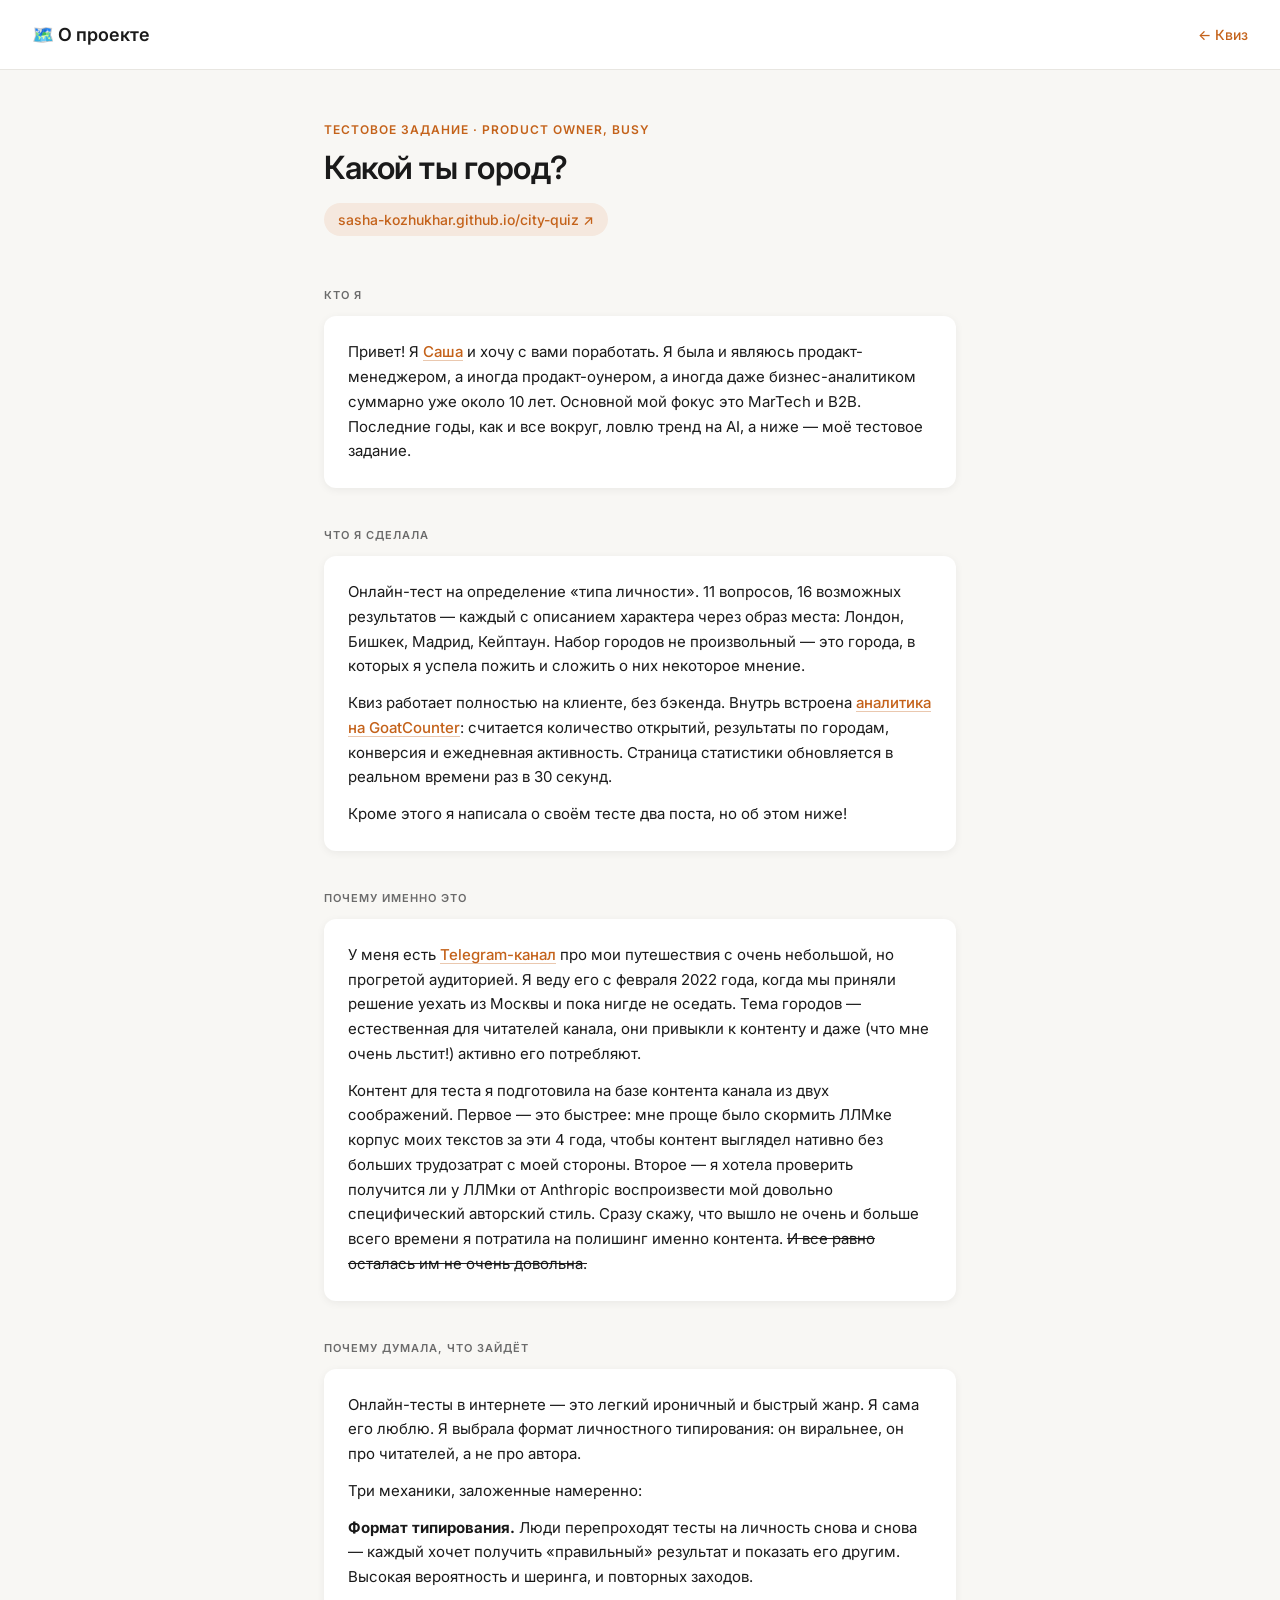
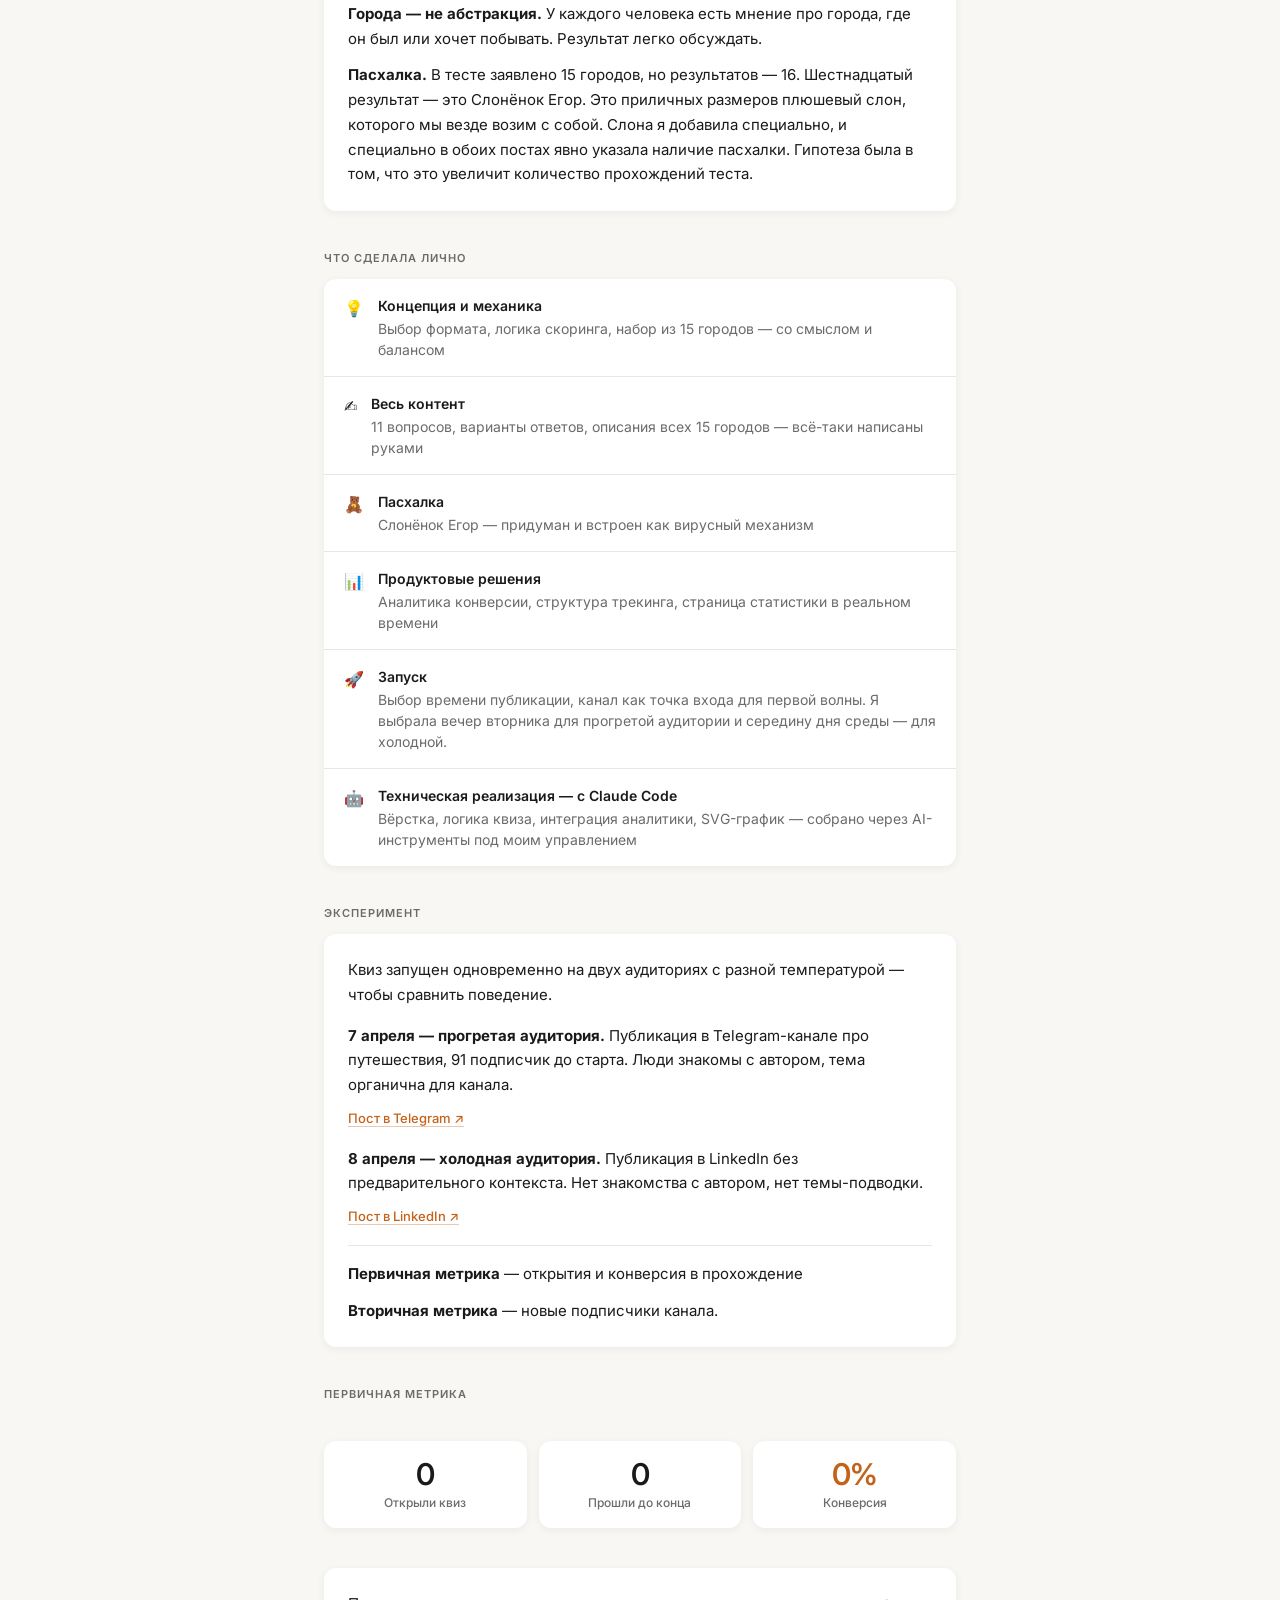
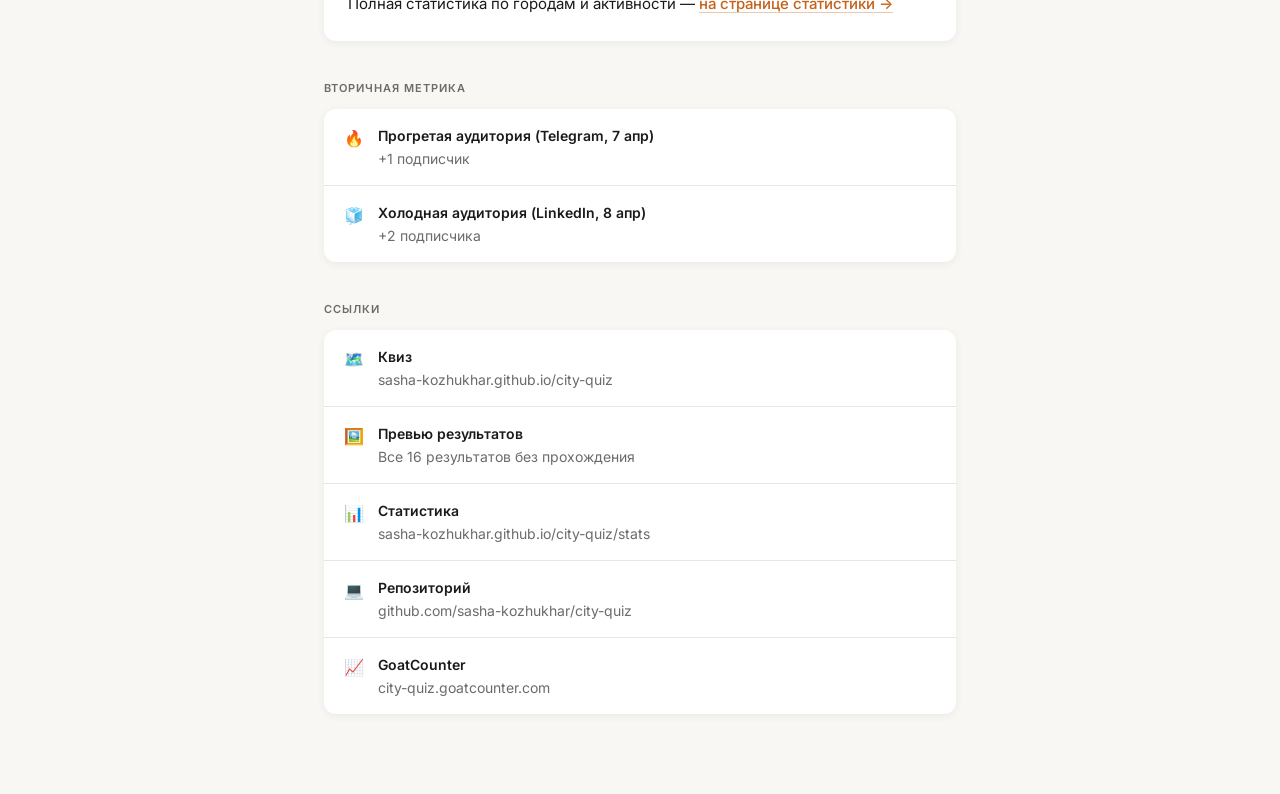
==== about.html @ 5f5b2b85 "about: style links — accent underline for body, hover color for list titles Co-Authored-By: Claude S" ====
<!DOCTYPE html>
<html lang="ru">
<head>
  <meta charset="UTF-8">
  <meta name="viewport" content="width=device-width, initial-scale=1.0">
  <title>О проекте — Какой ты город?</title>
  <link rel="preconnect" href="https://fonts.googleapis.com">
  <link rel="preconnect" href="https://fonts.gstatic.com" crossorigin>
  <link href="https://fonts.googleapis.com/css2?family=Inter:wght@400;500;600&display=swap" rel="stylesheet">
  <style>
    *, *::before, *::after { box-sizing: border-box; margin: 0; padding: 0; }

    :root {
      --bg: #f8f7f4;
      --card: #fff;
      --accent: #c4621a;
      --accent-light: #f5e8de;
      --border: #e8e6e1;
      --text: #1a1a1a;
      --muted: #6b6b6b;
      --radius: 12px;
    }

    body {
      font-family: 'Inter', system-ui, sans-serif;
      background: var(--bg);
      color: var(--text);
      min-height: 100vh;
      padding: 0 0 80px;
    }

    header {
      padding: 24px 32px;
      display: flex;
      align-items: center;
      justify-content: space-between;
      border-bottom: 1px solid var(--border);
      background: var(--card);
      position: sticky;
      top: 0;
      z-index: 10;
    }

    header h1 { font-size: 18px; font-weight: 600; }

    header a {
      font-size: 14px;
      color: var(--accent);
      text-decoration: none;
      font-weight: 500;
    }
    header a:hover { text-decoration: underline; }

    main {
      max-width: 680px;
      margin: 0 auto;
      padding: 52px 24px 0;
    }

    .hero {
      margin-bottom: 52px;
    }

    .hero-label {
      font-size: 12px;
      font-weight: 600;
      text-transform: uppercase;
      letter-spacing: 1px;
      color: var(--accent);
      margin-bottom: 12px;
    }

    .hero h2 {
      font-size: 32px;
      font-weight: 600;
      line-height: 1.2;
      letter-spacing: -0.5px;
      margin-bottom: 16px;
    }

    .hero-link {
      display: inline-flex;
      align-items: center;
      gap: 6px;
      font-size: 14px;
      color: var(--accent);
      text-decoration: none;
      font-weight: 500;
      background: var(--accent-light);
      padding: 8px 14px;
      border-radius: 20px;
      transition: opacity 0.15s;
    }
    .hero-link:hover { opacity: 0.8; }

    .section {
      margin-bottom: 40px;
    }

    .section-label {
      font-size: 11px;
      font-weight: 600;
      text-transform: uppercase;
      letter-spacing: 1px;
      color: var(--muted);
      margin-bottom: 14px;
    }

    .card {
      background: var(--card);
      border-radius: var(--radius);
      padding: 24px;
      box-shadow: 0 2px 8px rgba(0,0,0,0.06);
    }

    .card p {
      font-size: 15px;
      line-height: 1.65;
      color: var(--text);
    }

    .card p + p {
      margin-top: 12px;
    }

    .stats-row {
      display: grid;
      grid-template-columns: repeat(3, 1fr);
      gap: 12px;
      margin-bottom: 40px;
    }

    .stat-card {
      background: var(--card);
      border-radius: var(--radius);
      padding: 18px 16px;
      box-shadow: 0 2px 8px rgba(0,0,0,0.06);
      text-align: center;
    }

    .stat-value {
      font-size: 30px;
      font-weight: 600;
      letter-spacing: -1px;
      line-height: 1;
      margin-bottom: 6px;
    }

    .stat-value.accent { color: var(--accent); }

    .stat-label {
      font-size: 12px;
      color: var(--muted);
      font-weight: 500;
    }

    .done-list {
      background: var(--card);
      border-radius: var(--radius);
      box-shadow: 0 2px 8px rgba(0,0,0,0.06);
      overflow: hidden;
    }

    .done-item {
      display: flex;
      align-items: flex-start;
      gap: 14px;
      padding: 16px 20px;
      border-bottom: 1px solid var(--border);
      font-size: 14px;
      line-height: 1.5;
    }

    .done-item:last-child { border-bottom: none; }

    .done-icon {
      font-size: 16px;
      flex-shrink: 0;
      margin-top: 1px;
    }

    .done-text strong {
      display: block;
      font-weight: 600;
      margin-bottom: 2px;
    }

    .done-text span {
      color: var(--muted);
    }

    .tag {
      display: inline-block;
      font-size: 12px;
      font-weight: 500;
      padding: 3px 10px;
      border-radius: 12px;
      background: var(--accent-light);
      color: var(--accent);
      margin-top: 6px;
    }

    /* ── Links ── */

    /* Inline text links inside cards */
    .card a {
      color: var(--accent);
      font-weight: 500;
      text-decoration: underline;
      text-decoration-thickness: 1px;
      text-underline-offset: 3px;
      text-decoration-color: rgba(196, 98, 26, 0.35);
      transition: text-decoration-color 0.15s;
    }
    .card a:hover {
      text-decoration-color: var(--accent);
    }

    /* Title links in the links list */
    .done-text strong a {
      color: var(--text);
      text-decoration: none;
      transition: color 0.15s;
    }
    .done-text strong a:hover {
      color: var(--accent);
    }

    @media (max-width: 600px) {
      header { padding: 16px; }
      main { padding: 32px 16px 0; }
      .hero h2 { font-size: 24px; }
      .stats-row { grid-template-columns: 1fr 1fr; }
      .stats-row .stat-card:last-child { grid-column: span 2; }
    }
  </style>
</head>
<body>

<header>
  <h1>🗺️ О проекте</h1>
  <a href="index.html">← Квиз</a>
</header>

<main>

  <div class="hero">
    <div class="hero-label">Тестовое задание · Product Owner, BUSY</div>
    <h2>Какой ты город?</h2>
    <a class="hero-link" href="index.html" target="_blank">
      sasha-kozhukhar.github.io/city-quiz ↗
    </a>
  </div>

  <!-- 0. Кто я -->
  <div class="section">
    <div class="section-label">Кто я</div>
    <div class="card">
      <p>Привет! Я <a href="https://www.linkedin.com/in/alexandra-kozhukhar/">Саша</a> и хочу с вами поработать. Я была и являюсь продакт-менеджером, а иногда продакт-оунером, а иногда даже бизнес-аналитиком суммарно уже около 10 лет. Основной мой фокус это MarTech и B2B. Последние годы, как и все вокруг, ловлю тренд на AI, а ниже — моё тестовое задание.</p>
    </div>
  </div>

  <!-- 1. Что я сделала -->
  <div class="section">
    <div class="section-label">Что я сделала</div>
    <div class="card">
      <p>Онлайн-тест на определение «типа личности». 11 вопросов, 16 возможных результатов — каждый с описанием характера через образ места: Лондон, Бишкек, Мадрид, Кейптаун. Набор городов не произвольный — это города, в которых я успела пожить и сложить о них некоторое мнение.</p>
      <p>Квиз работает полностью на клиенте, без бэкенда. Внутрь встроена <a href="https://city-quiz.goatcounter.com/">аналитика на GoatCounter</a>: считается количество открытий, результаты по городам, конверсия и ежедневная активность. Страница статистики обновляется в реальном времени раз в 30 секунд.</p>
      <p>Кроме этого я написала о своём тесте два поста, но об этом ниже!</p>
    </div>
  </div>

  <!-- 2. Почему это -->
  <div class="section">
    <div class="section-label">Почему именно это</div>
    <div class="card">
      <p>У меня есть <a href="https://t.me/gdeetomy">Telegram-канал</a> про мои путешествия с очень небольшой, но прогретой аудиторией. Я веду его с февраля 2022 года, когда мы приняли решение уехать из Москвы и пока нигде не оседать. Тема городов — естественная для читателей канала, они привыкли к контенту и даже (что мне очень льстит!) активно его потребляют.</p><p>Контент для теста я подготовила на базе контента канала из двух соображений. Первое — это быстрее: мне проще было скормить ЛЛМке корпус моих текстов за эти 4 года, чтобы контент выглядел нативно без больших трудозатрат с моей стороны. Второе — я хотела проверить получится ли у ЛЛМки от Anthropic воспроизвести мой довольно специфический авторский стиль. Сразу скажу, что вышло не очень и больше всего времени я потратила на полишинг именно контента. <s>И все равно осталась им не очень довольна.</s></p>


     
    </div>
  </div>

  <!-- 3. Почему думала, что зайдёт -->
  <div class="section">
    <div class="section-label">Почему думала, что зайдёт</div>
    <div class="card">
 <p>Онлайн-тесты в интернете — это легкий ироничный и быстрый жанр. Я сама его люблю. Я выбрала формат личностного типирования: он виральнее, он про читателей, а не про автора.</p>
      <p>Три механики, заложенные намеренно:</p>
      <p><strong>Формат типирования.</strong> Люди перепроходят тесты на личность снова и снова — каждый хочет получить «правильный» результат и показать его другим. Высокая вероятность и шеринга, и повторных заходов.</p>
      <p><strong>Города — не абстракция.</strong> У каждого человека есть мнение про города, где он был или хочет побывать. Результат легко обсуждать.</p>
      <p><strong>Пасхалка.</strong> В тесте заявлено 15 городов, но результатов — 16. Шестнадцатый результат — это Слонёнок Егор. Это приличных размеров плюшевый слон, которого мы везде возим с собой. Слона я добавила специально, и специально в обоих постах явно указала наличие пасхалки. Гипотеза была в том, что это увеличит количество прохождений теста.</p>
    </div>
  </div>

  <!-- 4. Что сделала лично -->
  <div class="section">
    <div class="section-label">Что сделала лично</div>
    <div class="done-list">
      <div class="done-item">
        <div class="done-icon">💡</div>
        <div class="done-text">
          <strong>Концепция и механика</strong>
          <span>Выбор формата, логика скоринга, набор из 15 городов — со смыслом и балансом</span>
        </div>
      </div>
      <div class="done-item">
        <div class="done-icon">✍️</div>
        <div class="done-text">
          <strong>Весь контент</strong>
          <span>11 вопросов, варианты ответов, описания всех 15 городов — всё-таки написаны руками</span>
        </div>
      </div>
      <div class="done-item">
        <div class="done-icon">🧸</div>
        <div class="done-text">
          <strong>Пасхалка</strong>
          <span>Слонёнок Егор — придуман и встроен как вирусный механизм</span>
        </div>
      </div>
      <div class="done-item">
        <div class="done-icon">📊</div>
        <div class="done-text">
          <strong>Продуктовые решения</strong>
          <span>Аналитика конверсии, структура трекинга, страница статистики в реальном времени</span>
        </div>
      </div>
      <div class="done-item">
        <div class="done-icon">🚀</div>
        <div class="done-text">
          <strong>Запуск</strong>
          <span>Выбор времени публикации, канал как точка входа для первой волны. Я выбрала вечер вторника для прогретой аудитории и середину дня среды — для холодной.</span>
        </div>
      </div>
      <div class="done-item">
        <div class="done-icon">🤖</div>
        <div class="done-text">
          <strong>Техническая реализация — с Claude Code</strong>
          <span>Вёрстка, логика квиза, интеграция аналитики, SVG-график — собрано через AI-инструменты под моим управлением</span>

        </div>
      </div>
    </div>
  </div>

  <!-- 5. Эксперимент -->
  <div class="section">
    <div class="section-label">Эксперимент</div>
    <div class="card">
      <p>Квиз запущен одновременно на двух аудиториях с разной температурой — чтобы сравнить поведение.</p>
      <p style="margin-top:16px"><strong>7 апреля — прогретая аудитория.</strong> Публикация в Telegram-канале про путешествия, 91 подписчик до старта. Люди знакомы с автором, тема органична для канала.</p>
      <p style="margin-top:8px">
        <a href="https://t.me/gdeetomy/4854" target="_blank" style="font-size:13px">Пост в Telegram ↗</a>
      </p>
      <p style="margin-top:16px"><strong>8 апреля — холодная аудитория.</strong> Публикация в LinkedIn без предварительного контекста. Нет знакомства с автором, нет темы-подводки.</p>
      <p style="margin-top:8px">
        <a href="https://www.linkedin.com/posts/alexandra-kozhukhar_%D0%B3%D0%B4%D0%B5-%D1%8D%D1%82%D0%BE-%D0%BC%D1%8B-%D1%8E%D0%B0%D1%80-activity-7447603938905788416-Wsxs" target="_blank" style="font-size:13px">Пост в LinkedIn ↗</a>
      </p>
      <p style="margin-top:16px;padding-top:16px;border-top:1px solid var(--border)"><strong>Первичная метрика</strong> — открытия и конверсия в прохождение</p><p><strong>Вторичная метрика</strong> — новые подписчики канала.</p>
    </div>
  </div>

  <!-- 6. Аналитика -->
  <div class="section">
    <div class="section-label">Первичная метрика</div>
  </div>

  <div class="stats-row">
    <div class="stat-card">
      <div class="stat-value" id="val-opened">—</div>
      <div class="stat-label">Открыли квиз</div>
    </div>
    <div class="stat-card">
      <div class="stat-value" id="val-completions">—</div>
      <div class="stat-label">Прошли до конца</div>
    </div>
    <div class="stat-card">
      <div class="stat-value accent" id="val-rate">—</div>
      <div class="stat-label">Конверсия</div>
    </div>
  </div>

  <div class="section">
    <div class="card">
      <p id="conversion-text">Полная статистика по городам и активности — <a href="stats.html">на странице статистики →</a></p>
    </div>
  </div>

  <!-- 7. Вторичная метрика -->
  <div class="section">
    <div class="section-label">Вторичная метрика</div>
    <div class="done-list">
      <div class="done-item">
        <div class="done-icon">🔥</div>
        <div class="done-text">
          <strong>Прогретая аудитория (Telegram, 7 апр)</strong>
          <span>+1 подписчик</span>
        </div>
      </div>
      <div class="done-item">
        <div class="done-icon">🧊</div>
        <div class="done-text">
          <strong>Холодная аудитория (LinkedIn, 8 апр)</strong>
          <span>+2 подписчика</span>
        </div>
      </div>
    </div>
  </div>

  <!-- 8. Ссылки -->
  <div class="section" style="margin-bottom:0">
    <div class="section-label">Ссылки</div>
    <div class="done-list">
      <div class="done-item">
        <div class="done-icon">🗺️</div>
        <div class="done-text">
          <strong><a href="https://sasha-kozhukhar.github.io/city-quiz/" target="_blank">Квиз</a></strong>
          <span>sasha-kozhukhar.github.io/city-quiz</span>
        </div>
      </div>
      <div class="done-item">
        <div class="done-icon">🖼️</div>
        <div class="done-text">
          <strong><a href="https://sasha-kozhukhar.github.io/city-quiz/preview.html" target="_blank">Превью результатов</a></strong>
          <span>Все 16 результатов без прохождения</span>
        </div>
      </div>
      <div class="done-item">
        <div class="done-icon">📊</div>
        <div class="done-text">
          <strong><a href="https://sasha-kozhukhar.github.io/city-quiz/stats.html" target="_blank">Статистика</a></strong>
          <span>sasha-kozhukhar.github.io/city-quiz/stats</span>
        </div>
      </div>
      <div class="done-item">
        <div class="done-icon">💻</div>
        <div class="done-text">
          <strong><a href="https://github.com/sasha-kozhukhar/city-quiz" target="_blank">Репозиторий</a></strong>
          <span>github.com/sasha-kozhukhar/city-quiz</span>
        </div>
      </div>
      <div class="done-item">
        <div class="done-icon">📈</div>
        <div class="done-text">
          <strong><a href="https://city-quiz.goatcounter.com/" target="_blank">GoatCounter</a></strong>
          <span>city-quiz.goatcounter.com</span>
        </div>
      </div>
    </div>
  </div>

</main>

<script>
const GC = 'https://city-quiz.goatcounter.com';

const CITY_KEYS = ['ВЕЛ','СТА','ТБЛ','БАТ','ЕРВ','МСК','БДВ','БЛГ','БШК','МДР','АГД','БРЛ','ЛДН','КПТ','ВНА','ЕГР'];

async function fetchCounter(path) {
  const encoded = path.startsWith('/')
    ? encodeURIComponent(path)
    : path.split('/').map(encodeURIComponent).join('/');
  try {
    const res = await fetch(`${GC}/counter/${encoded}.json`);
    if (!res.ok) return 0;
    const data = await res.json();
    return parseInt(data.count, 10) || 0;
  } catch { return 0; }
}

async function loadStats() {
  const paths = ['/city-quiz', ...CITY_KEYS.map(k => `result/${k}`)];
  const counts = await Promise.all(paths.map(fetchCounter));

  const opened      = counts[0];
  const completions = counts.slice(1).reduce((a, b) => a + b, 0);
  const base        = Math.max(opened, completions, 1);
  const rate        = Math.round((completions / base) * 100);

  document.getElementById('val-opened').textContent      = opened;
  document.getElementById('val-completions').textContent = completions;
  document.getElementById('val-rate').textContent        = rate + '%';

  if (completions > 0) {
    document.getElementById('conversion-text').innerHTML =
      `${rate}% конверсия открытие → завершение: квиз не бросали на полпути. Формат работает — люди хотят узнать результат.` +
      ` <a href="stats.html" style="color:var(--accent);text-decoration:none;font-weight:500">Полная статистика →</a>`;
  }
}

loadStats();
</script>

</body>
</html>
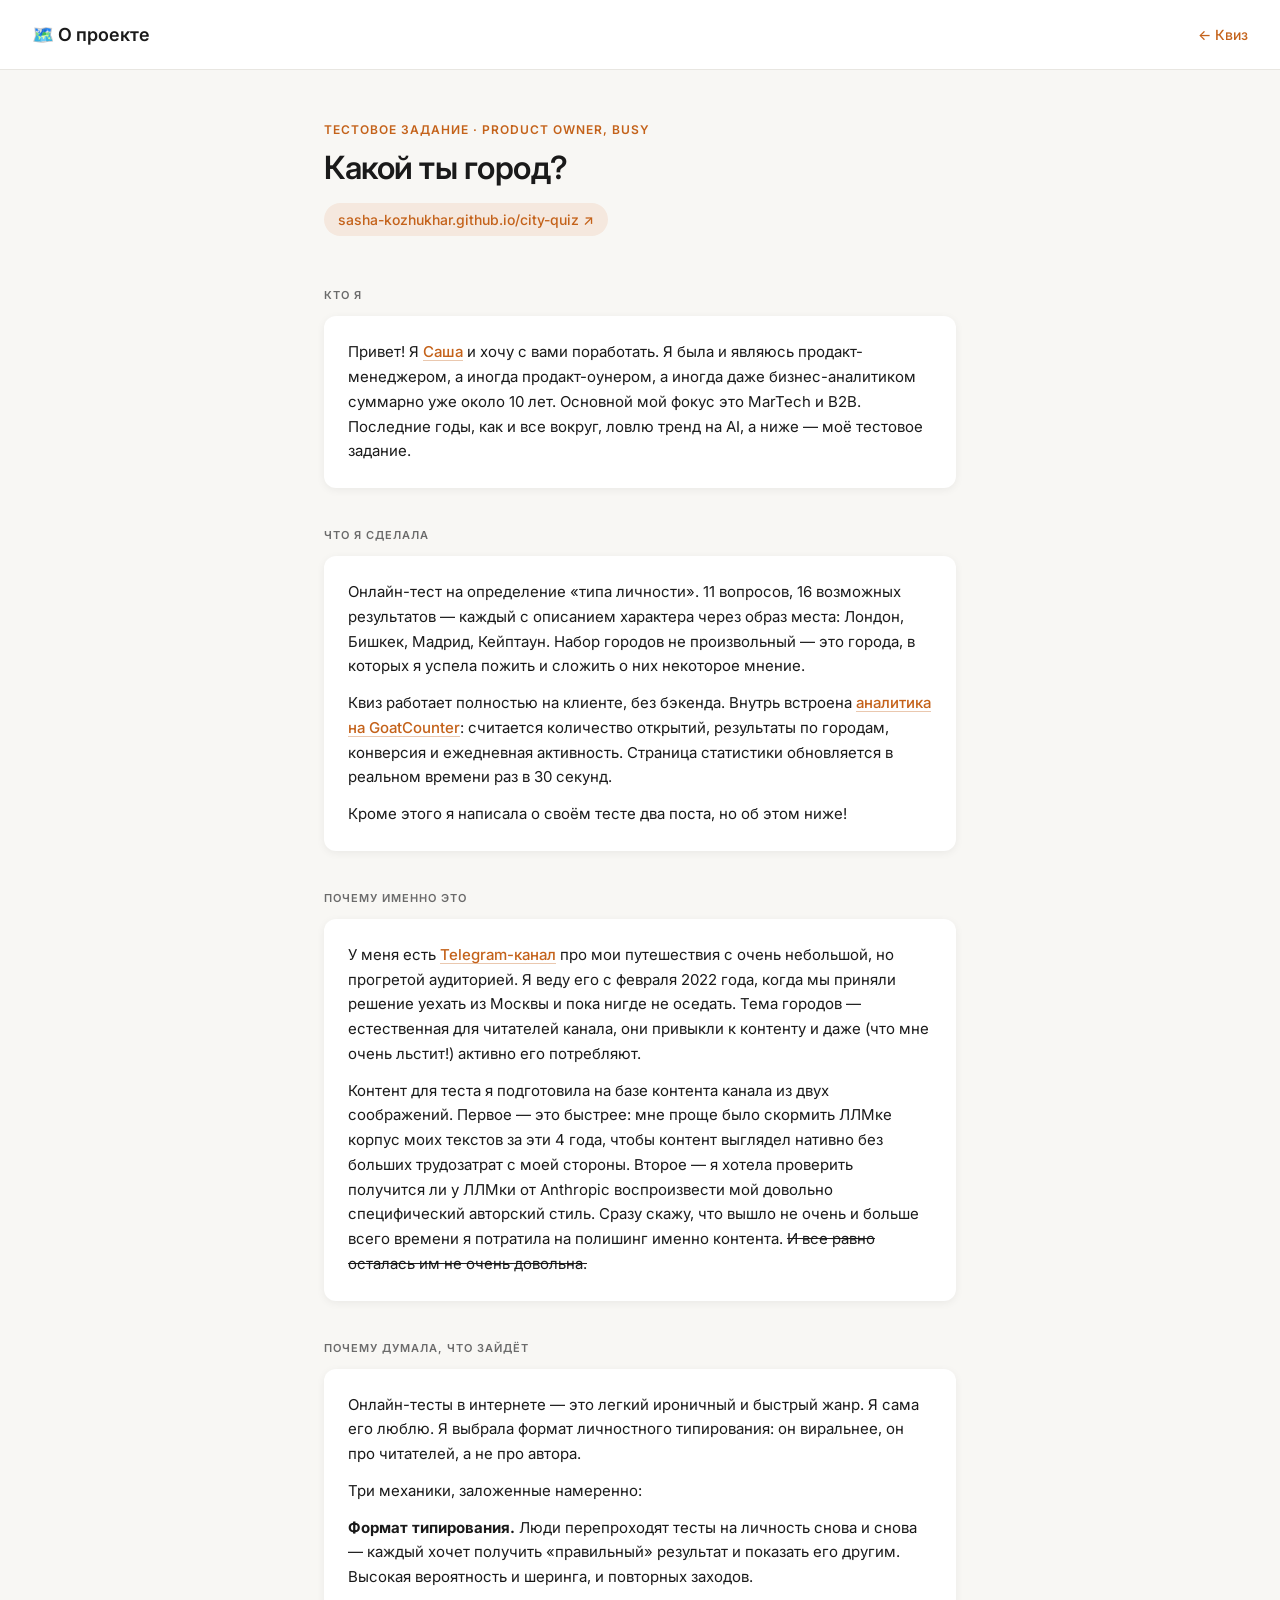
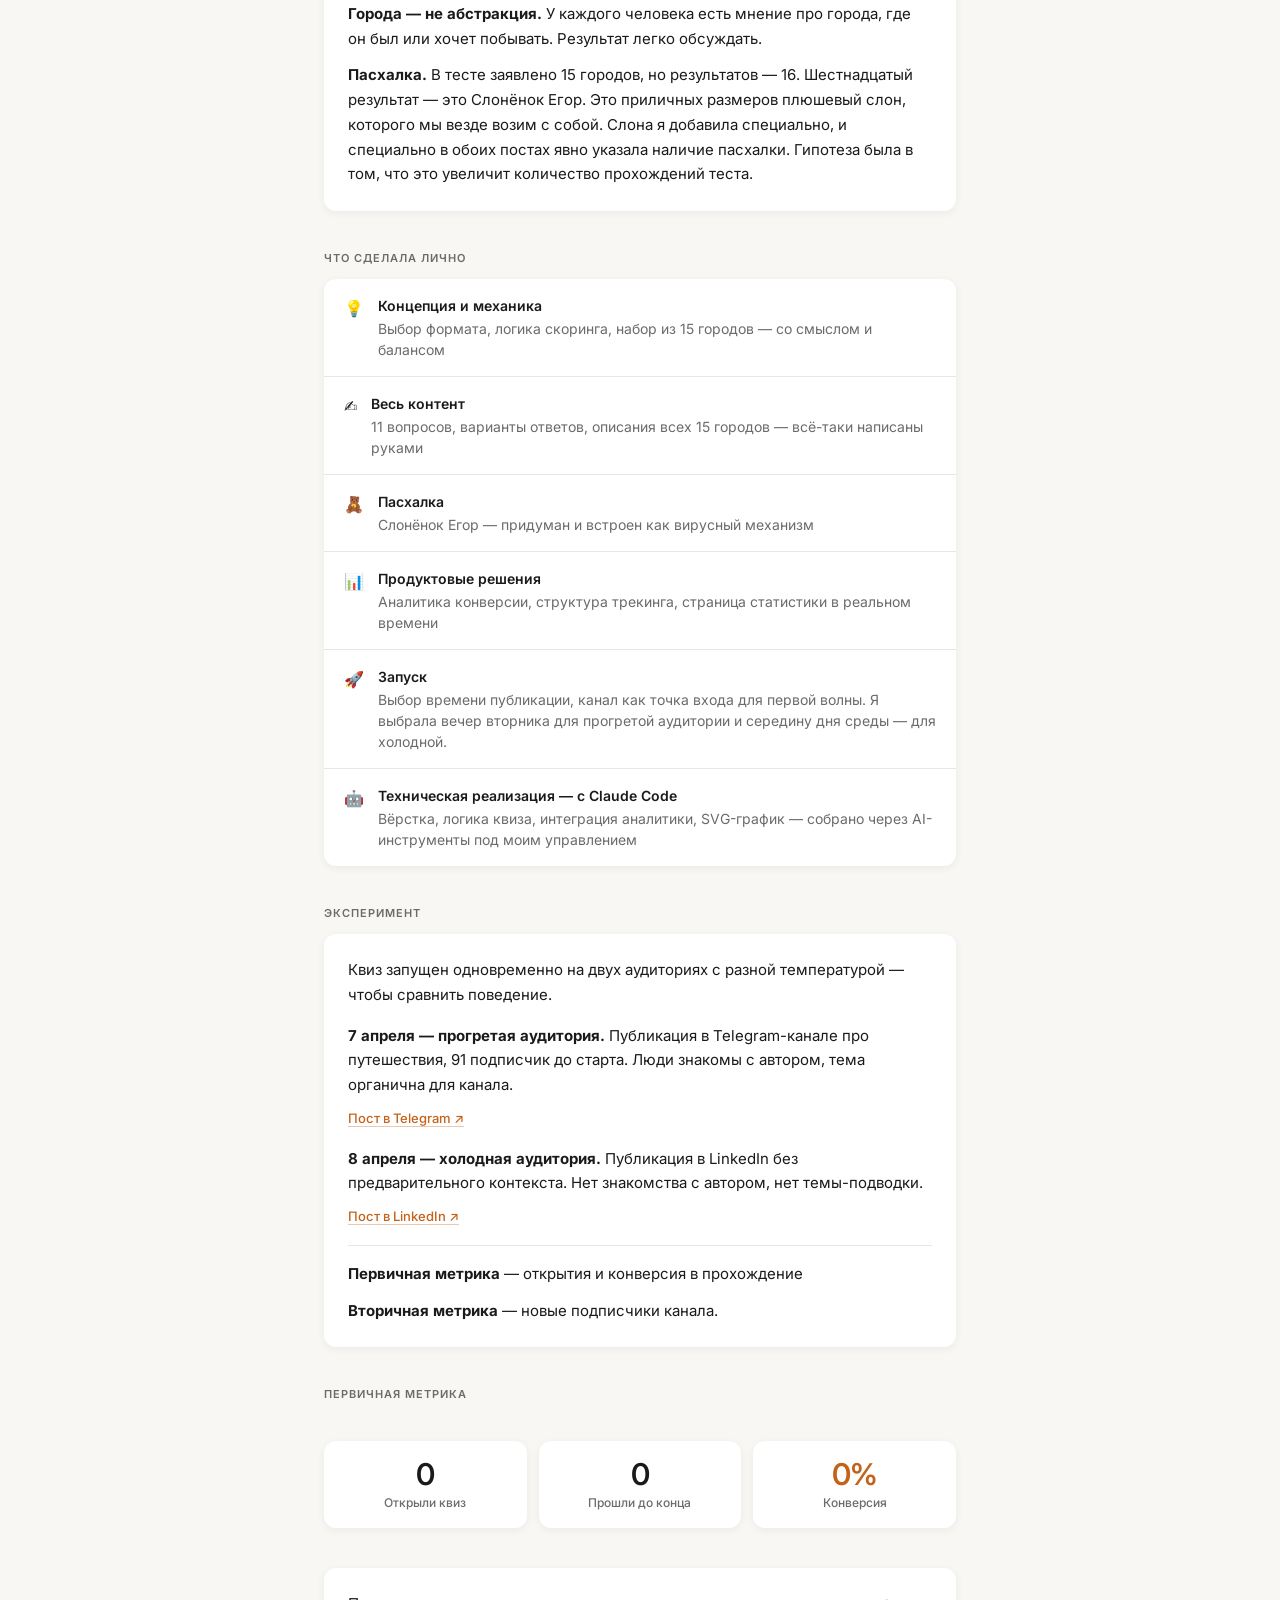
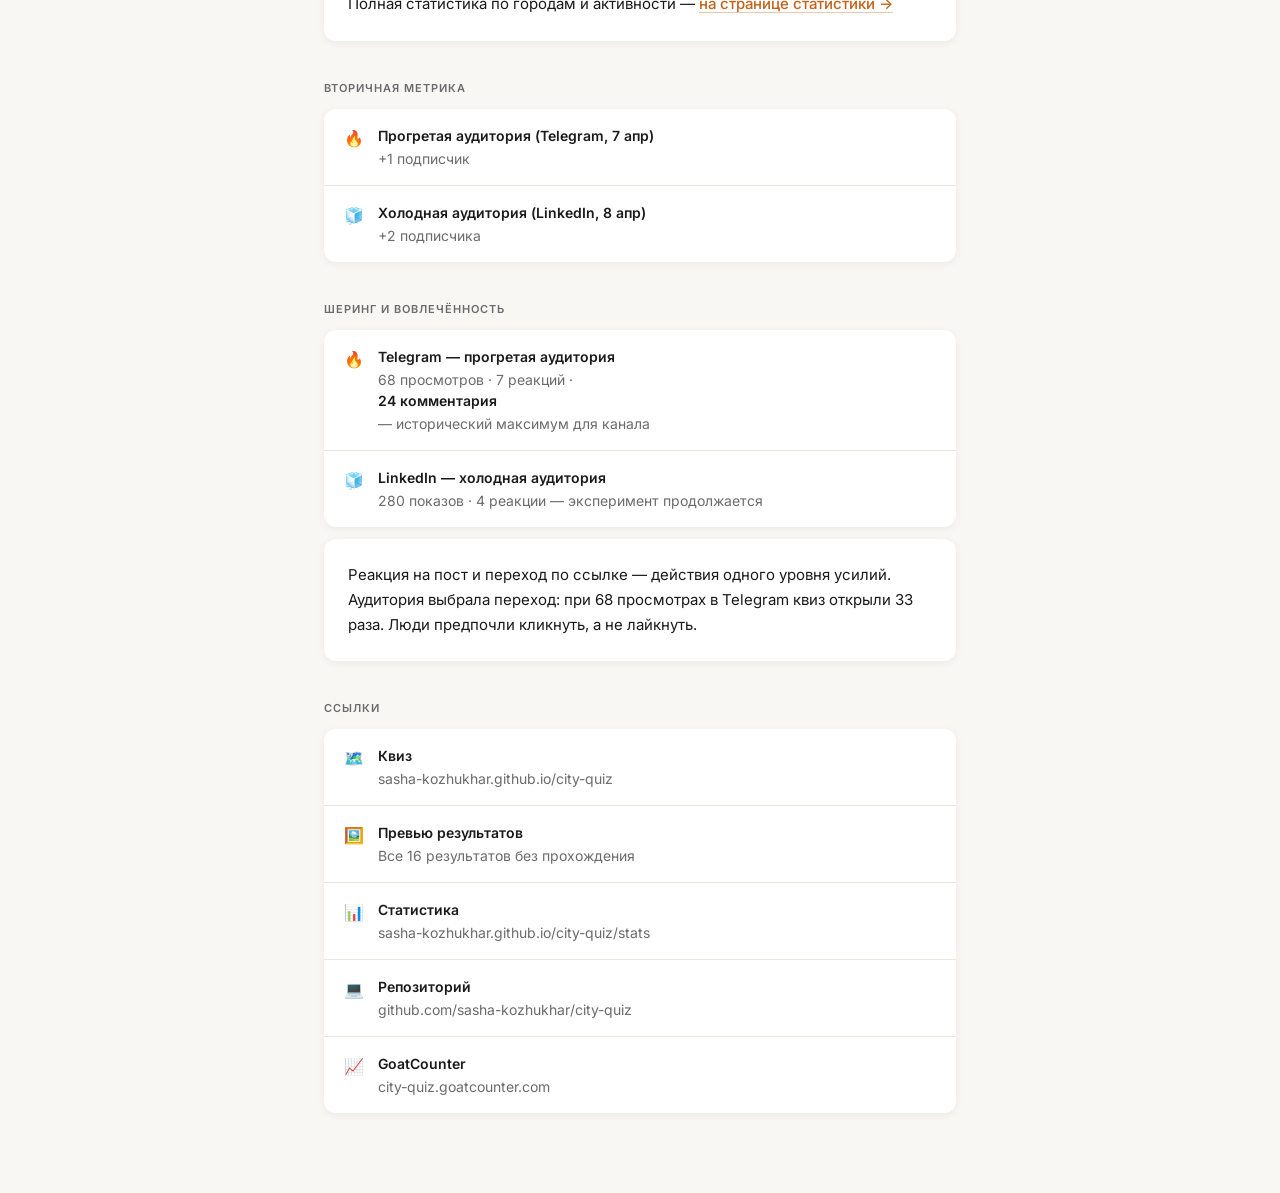
==== commit f46bd52f: "about: add sharing & engagement section with Telegram/LinkedIn data Co-Authored-By: Claude Sonnet 4." ====
--- a/about.html
+++ b/about.html
@@ -407,7 +407,31 @@
     </div>
   </div>
 
-  <!-- 8. Ссылки -->
+  <!-- 8. Шеринг -->
+  <div class="section">
+    <div class="section-label">Шеринг и вовлечённость</div>
+    <div class="done-list">
+      <div class="done-item">
+        <div class="done-icon">🔥</div>
+        <div class="done-text">
+          <strong>Telegram — прогретая аудитория</strong>
+          <span>68 просмотров · 7 реакций · <strong style="color:var(--text)">24 комментария</strong> — исторический максимум для канала</span>
+        </div>
+      </div>
+      <div class="done-item">
+        <div class="done-icon">🧊</div>
+        <div class="done-text">
+          <strong>LinkedIn — холодная аудитория</strong>
+          <span>280 показов · 4 реакции — эксперимент продолжается</span>
+        </div>
+      </div>
+    </div>
+    <div class="card" style="margin-top:12px;border-radius:var(--radius)">
+      <p>Реакция на пост и переход по ссылке — действия одного уровня усилий. Аудитория выбрала переход: при 68 просмотрах в Telegram квиз открыли 33 раза. Люди предпочли кликнуть, а не лайкнуть.</p>
+    </div>
+  </div>
+
+  <!-- 9. Ссылки -->
   <div class="section" style="margin-bottom:0">
     <div class="section-label">Ссылки</div>
     <div class="done-list">
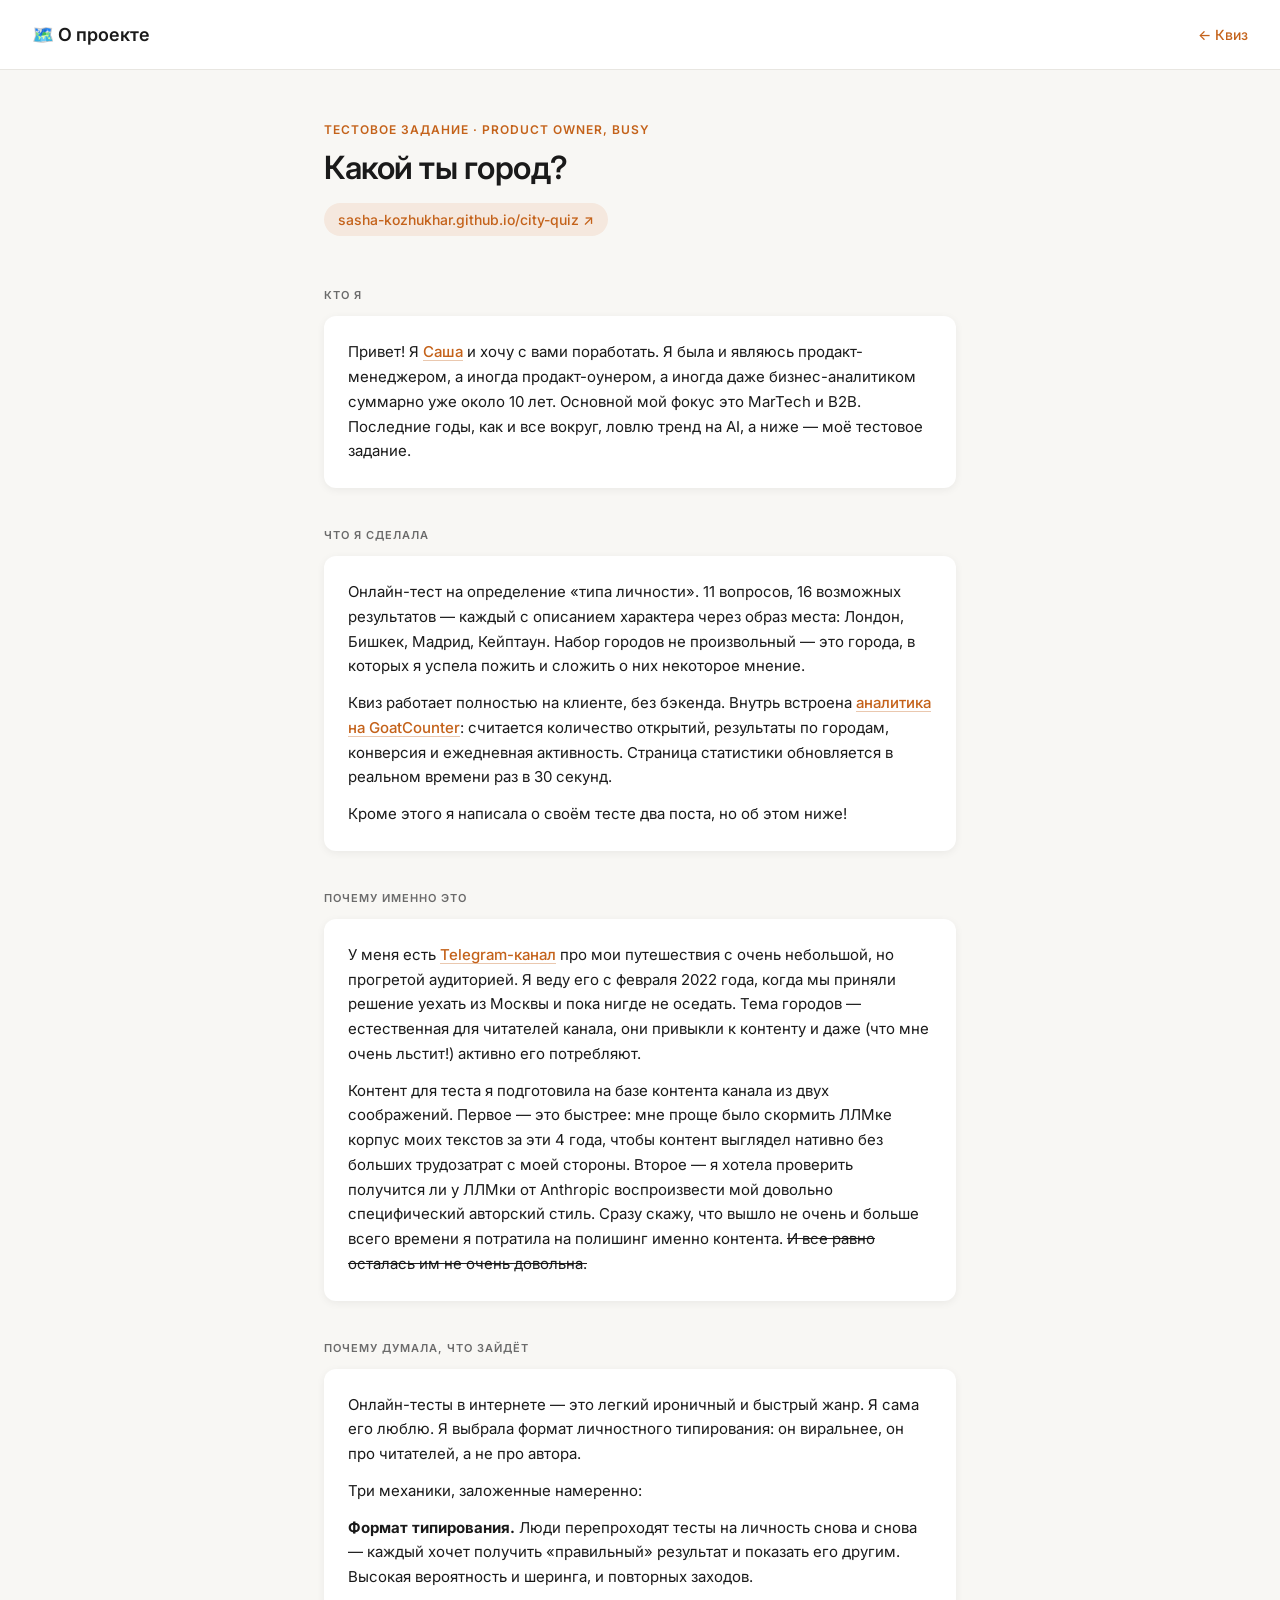
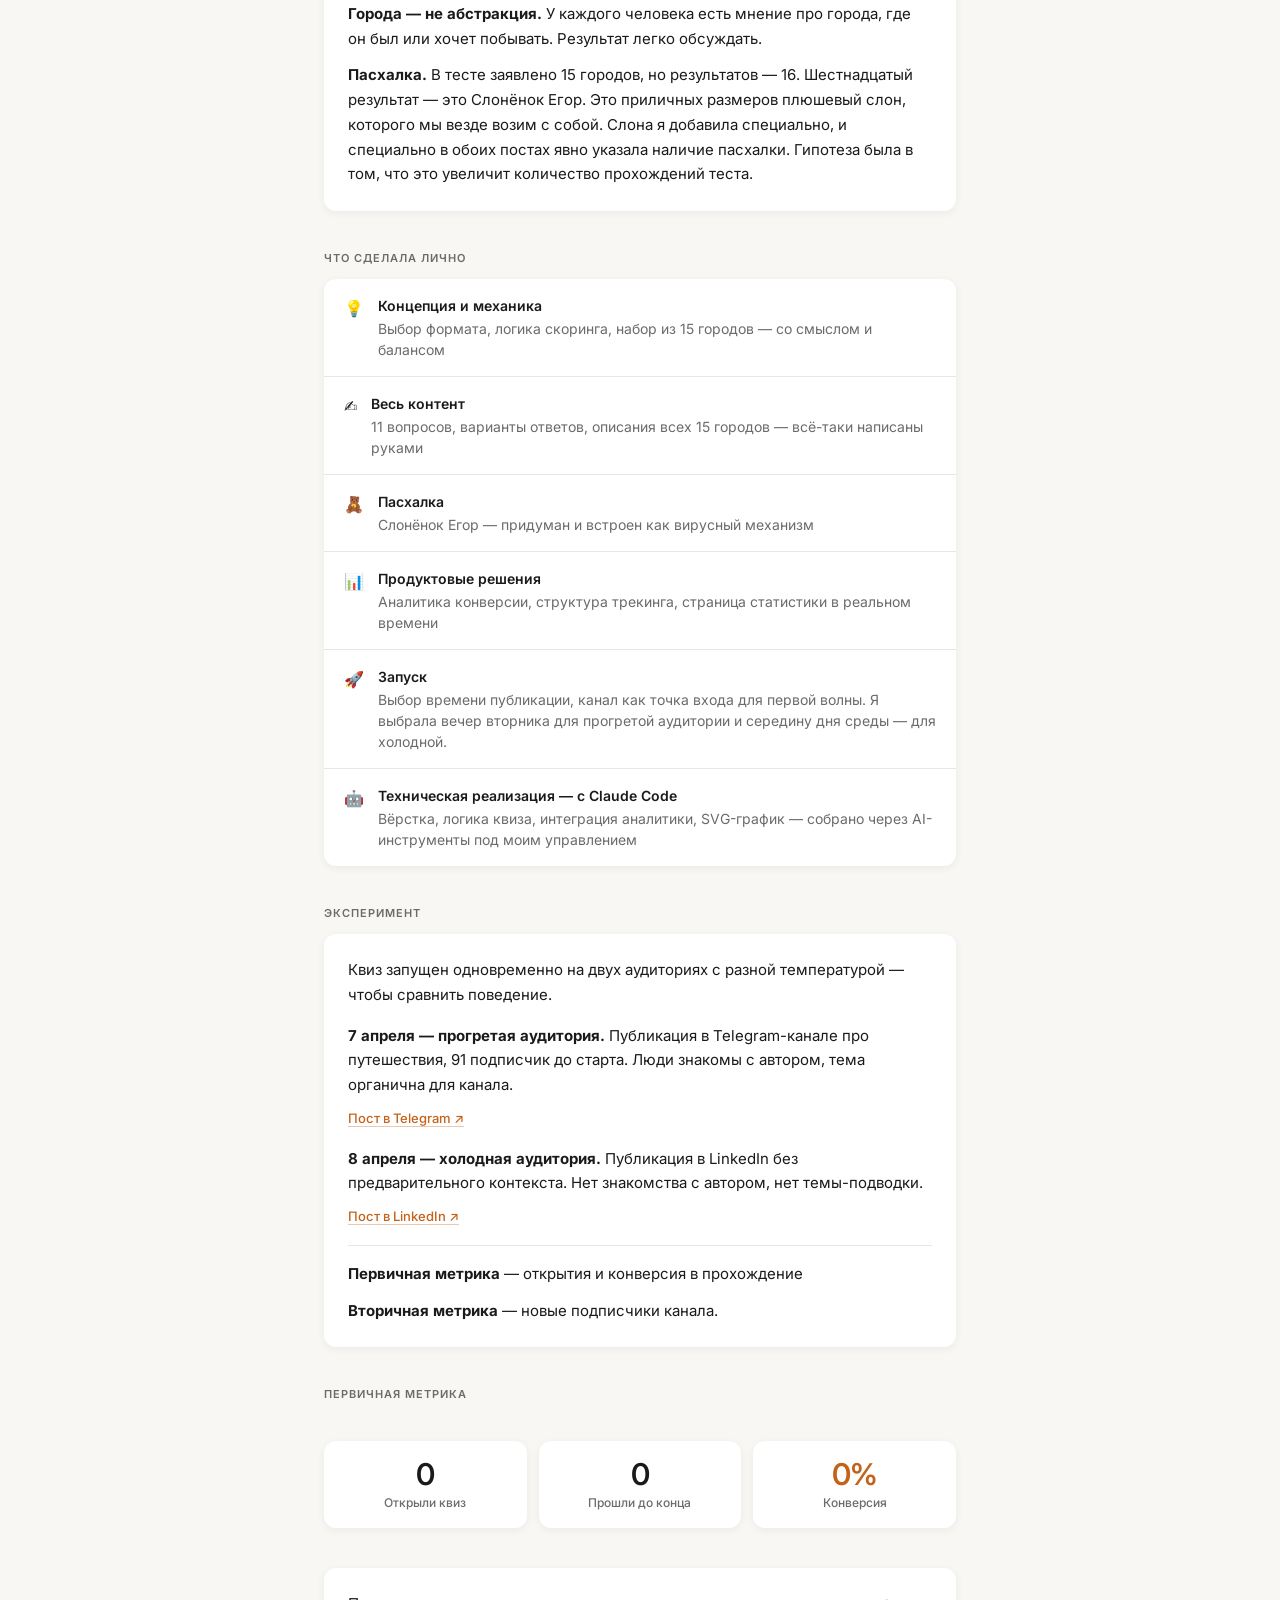
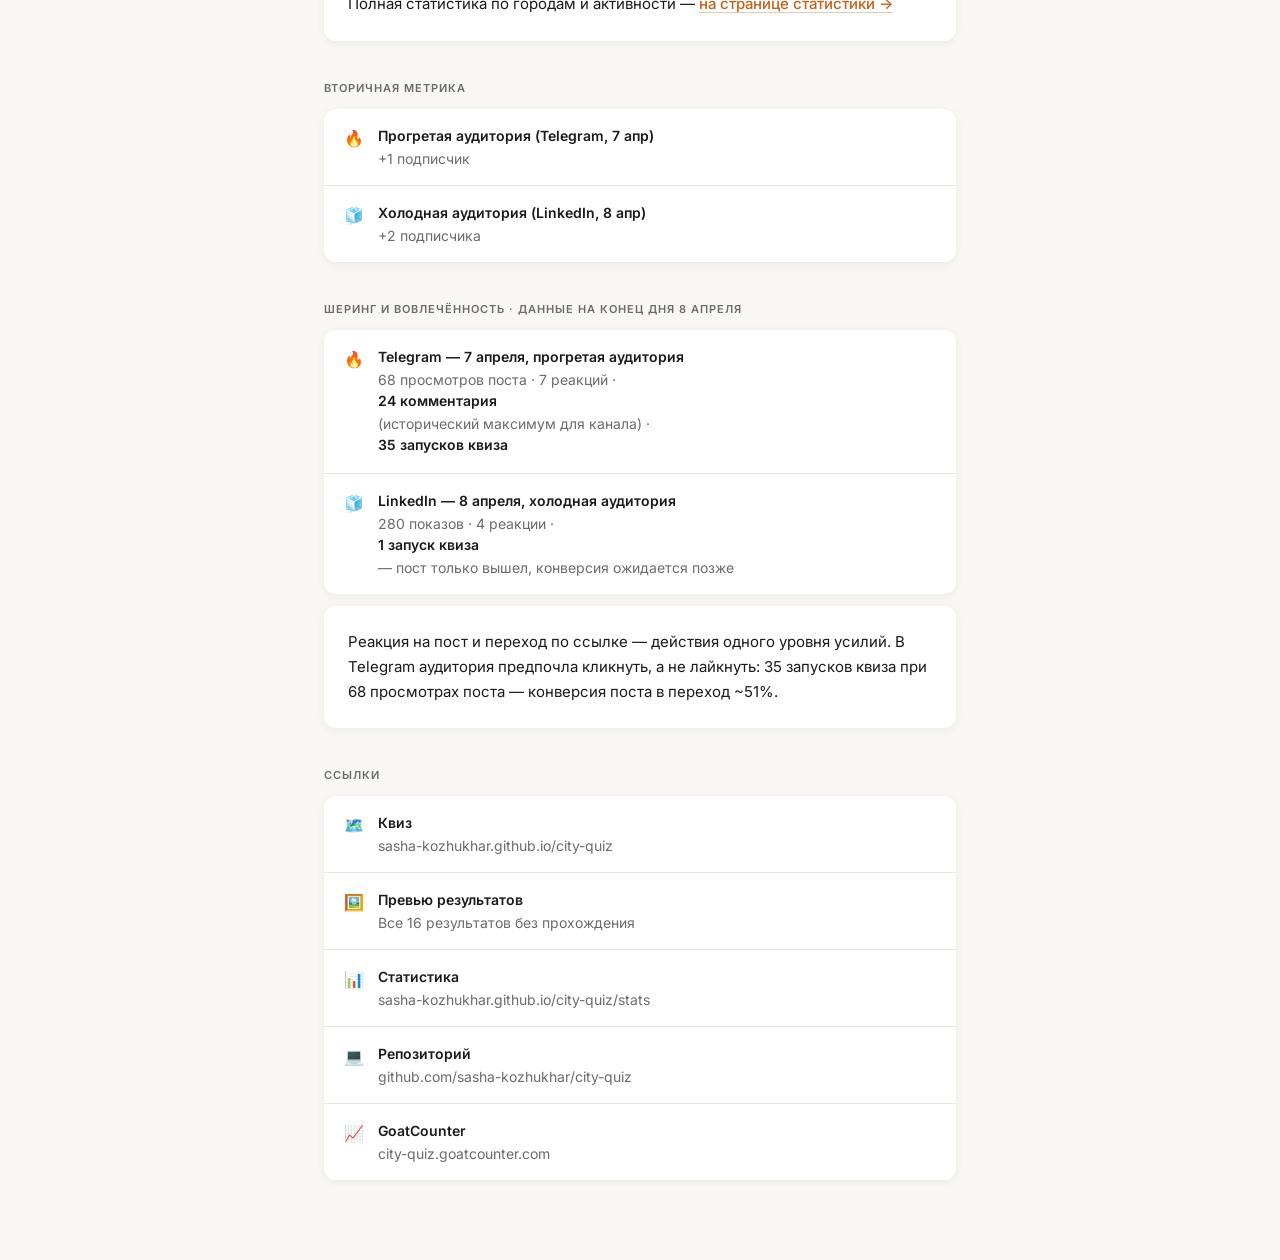
==== commit e9dafde9: "about: add per-channel opens breakdown — 35 Telegram, 1 LinkedIn (Apr 8 EOD) Co-Authored-By: Claude " ====
--- a/about.html
+++ b/about.html
@@ -409,25 +409,25 @@
 
   <!-- 8. Шеринг -->
   <div class="section">
-    <div class="section-label">Шеринг и вовлечённость</div>
+    <div class="section-label">Шеринг и вовлечённость · данные на конец дня 8 апреля</div>
     <div class="done-list">
       <div class="done-item">
         <div class="done-icon">🔥</div>
         <div class="done-text">
-          <strong>Telegram — прогретая аудитория</strong>
-          <span>68 просмотров · 7 реакций · <strong style="color:var(--text)">24 комментария</strong> — исторический максимум для канала</span>
+          <strong>Telegram — 7 апреля, прогретая аудитория</strong>
+          <span>68 просмотров поста · 7 реакций · <strong style="color:var(--text)">24 комментария</strong> (исторический максимум для канала) · <strong style="color:var(--text)">35 запусков квиза</strong></span>
         </div>
       </div>
       <div class="done-item">
         <div class="done-icon">🧊</div>
         <div class="done-text">
-          <strong>LinkedIn — холодная аудитория</strong>
-          <span>280 показов · 4 реакции — эксперимент продолжается</span>
-        </div>
-      </div>
-    </div>
-    <div class="card" style="margin-top:12px;border-radius:var(--radius)">
-      <p>Реакция на пост и переход по ссылке — действия одного уровня усилий. Аудитория выбрала переход: при 68 просмотрах в Telegram квиз открыли 33 раза. Люди предпочли кликнуть, а не лайкнуть.</p>
+          <strong>LinkedIn — 8 апреля, холодная аудитория</strong>
+          <span>280 показов · 4 реакции · <strong style="color:var(--text)">1 запуск квиза</strong> — пост только вышел, конверсия ожидается позже</span>
+        </div>
+      </div>
+    </div>
+    <div class="card" style="margin-top:12px">
+      <p>Реакция на пост и переход по ссылке — действия одного уровня усилий. В Telegram аудитория предпочла кликнуть, а не лайкнуть: 35 запусков квиза при 68 просмотрах поста — конверсия поста в переход ~51%.</p>
     </div>
   </div>
 
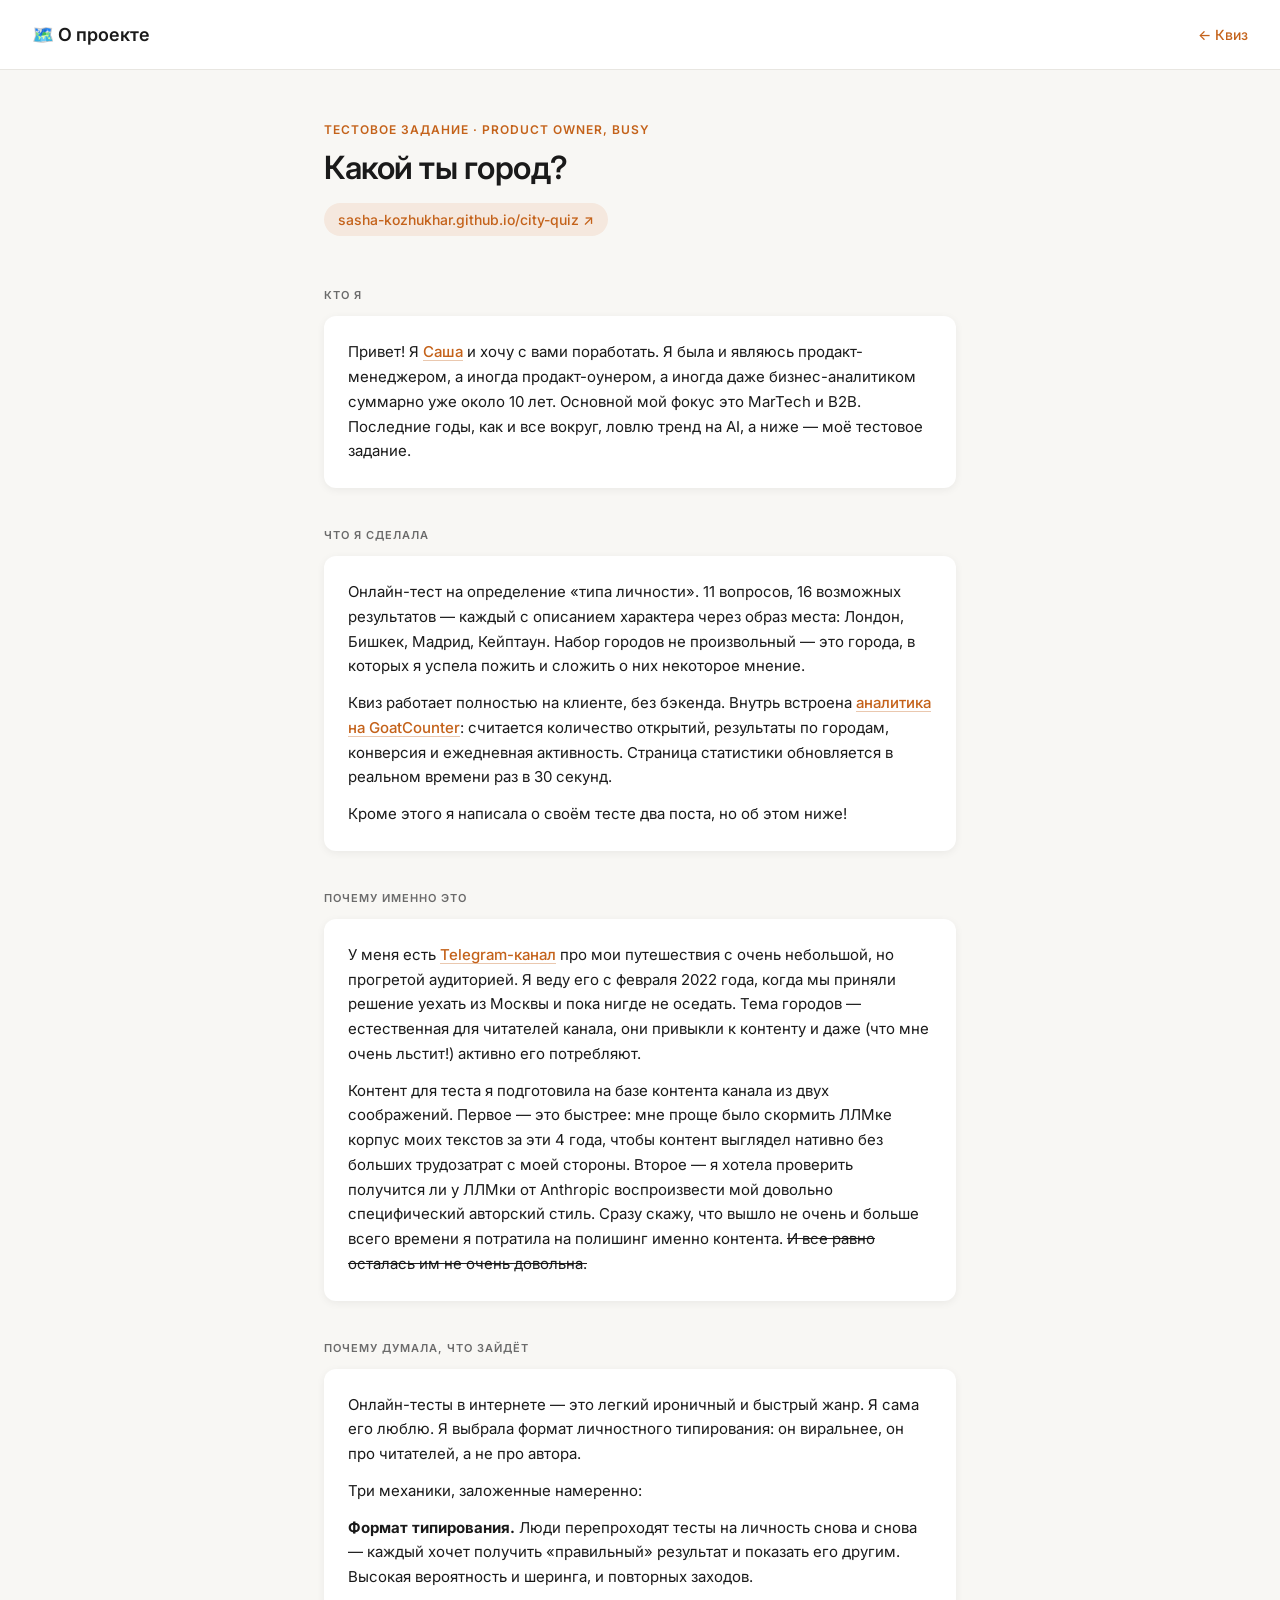
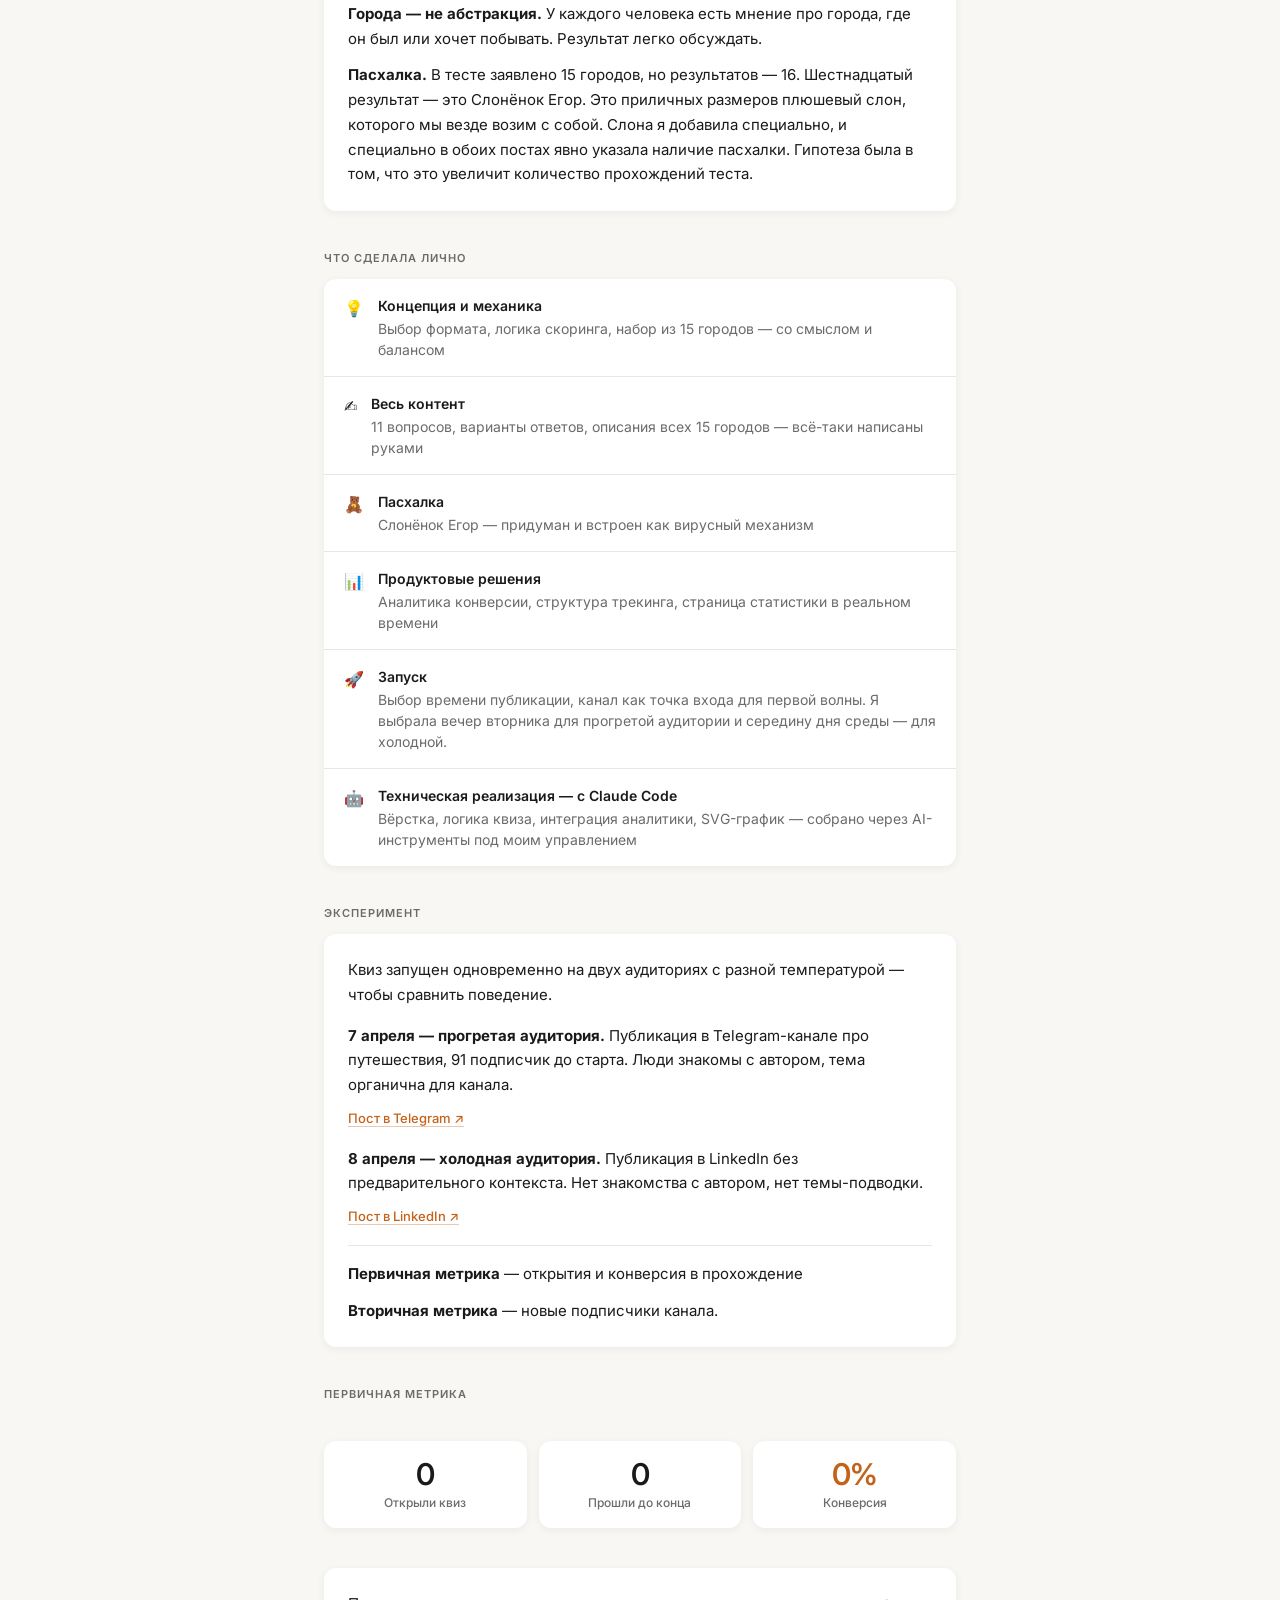
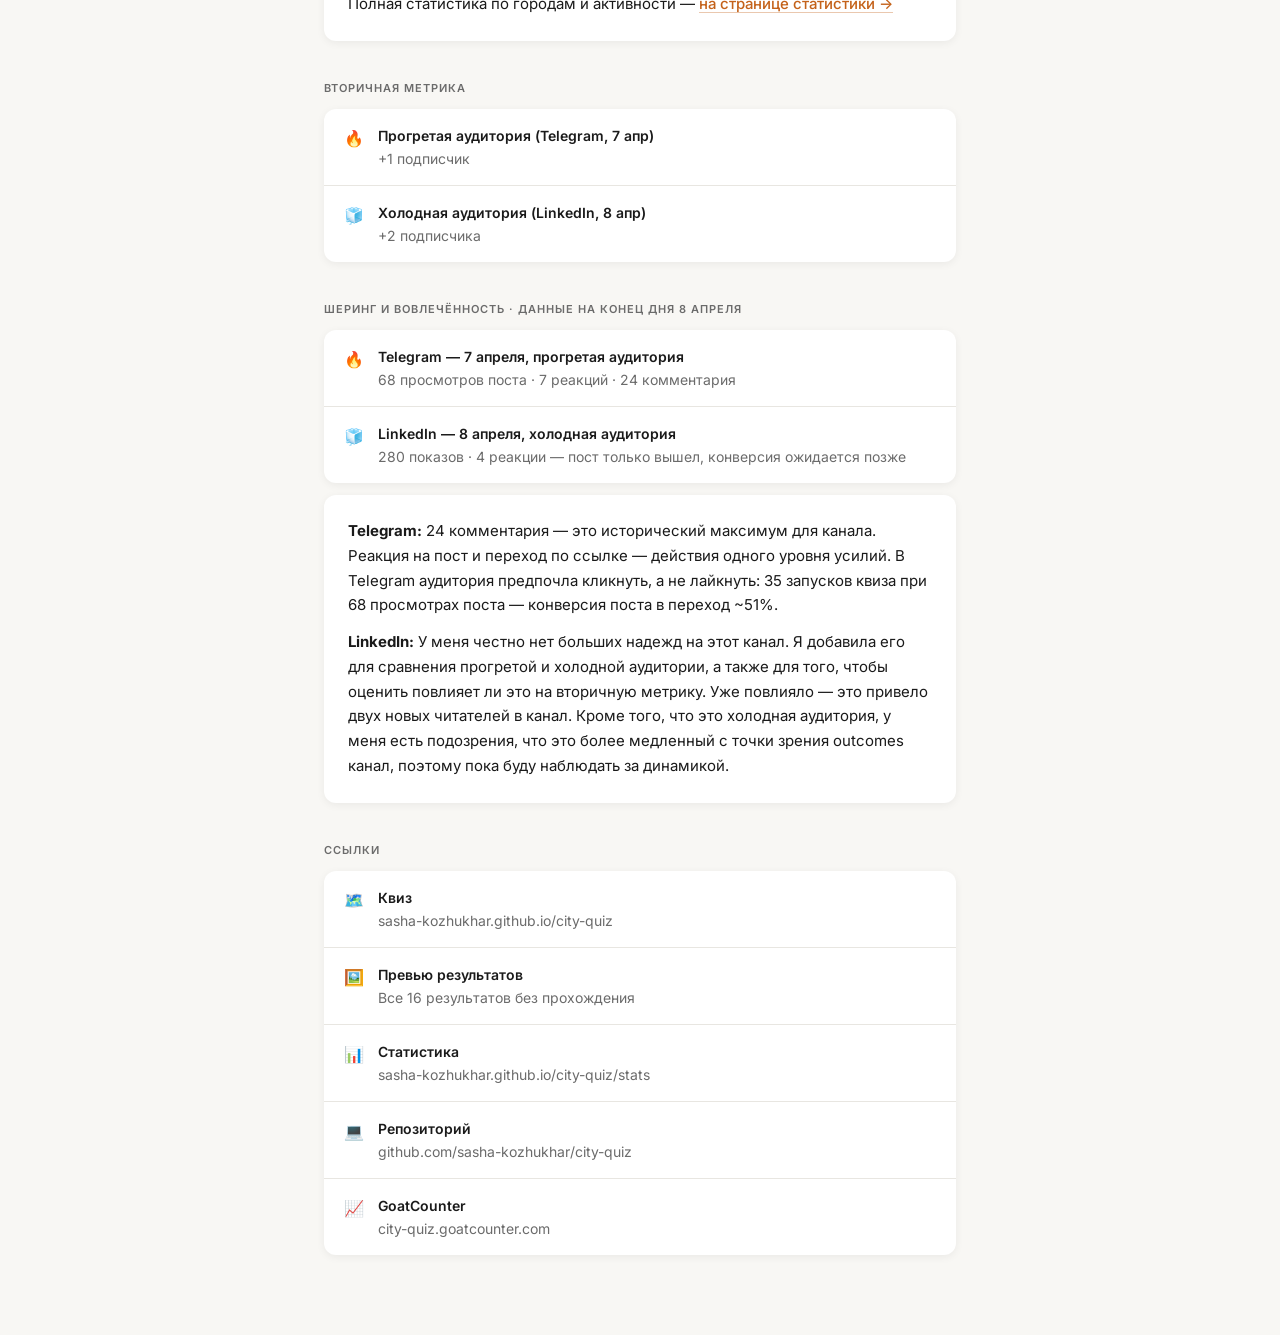
==== commit c129783d: "about: update sharing section copy — LinkedIn notes, cleaner structure Co-Authored-By: Claude Sonnet" ====
--- a/about.html
+++ b/about.html
@@ -415,19 +415,21 @@
         <div class="done-icon">🔥</div>
         <div class="done-text">
           <strong>Telegram — 7 апреля, прогретая аудитория</strong>
-          <span>68 просмотров поста · 7 реакций · <strong style="color:var(--text)">24 комментария</strong> (исторический максимум для канала) · <strong style="color:var(--text)">35 запусков квиза</strong></span>
+          <span>68 просмотров поста · 7 реакций · 24 комментария </span>
         </div>
       </div>
       <div class="done-item">
         <div class="done-icon">🧊</div>
         <div class="done-text">
           <strong>LinkedIn — 8 апреля, холодная аудитория</strong>
-          <span>280 показов · 4 реакции · <strong style="color:var(--text)">1 запуск квиза</strong> — пост только вышел, конверсия ожидается позже</span>
+          <span>280 показов · 4 реакции — пост только вышел, конверсия ожидается позже</span>
         </div>
       </div>
     </div>
     <div class="card" style="margin-top:12px">
-      <p>Реакция на пост и переход по ссылке — действия одного уровня усилий. В Telegram аудитория предпочла кликнуть, а не лайкнуть: 35 запусков квиза при 68 просмотрах поста — конверсия поста в переход ~51%.</p>
+<p><strong>Telegram:</strong> 24 комментария — это исторический максимум для канала. Реакция на пост и переход по ссылке — действия одного уровня усилий. В Telegram аудитория предпочла кликнуть, а не лайкнуть: 35 запусков квиза при 68 просмотрах поста — конверсия поста в переход ~51%.</p>
+
+      <p><strong>LinkedIn:</strong> У меня честно нет больших надежд на этот канал. Я добавила его для сравнения прогретой и холодной аудитории, а также для того, чтобы оценить повлияет ли это на вторичную метрику. Уже повлияло — это привело двух новых читателей в канал. Кроме того, что это холодная аудитория, у меня есть подозрения, что это более медленный с точки зрения outcomes канал, поэтому пока буду наблюдать за динамикой.</p>
     </div>
   </div>
 
@@ -516,4 +518,4 @@
 </script>
 
 </body>
-</html>
+</html>
